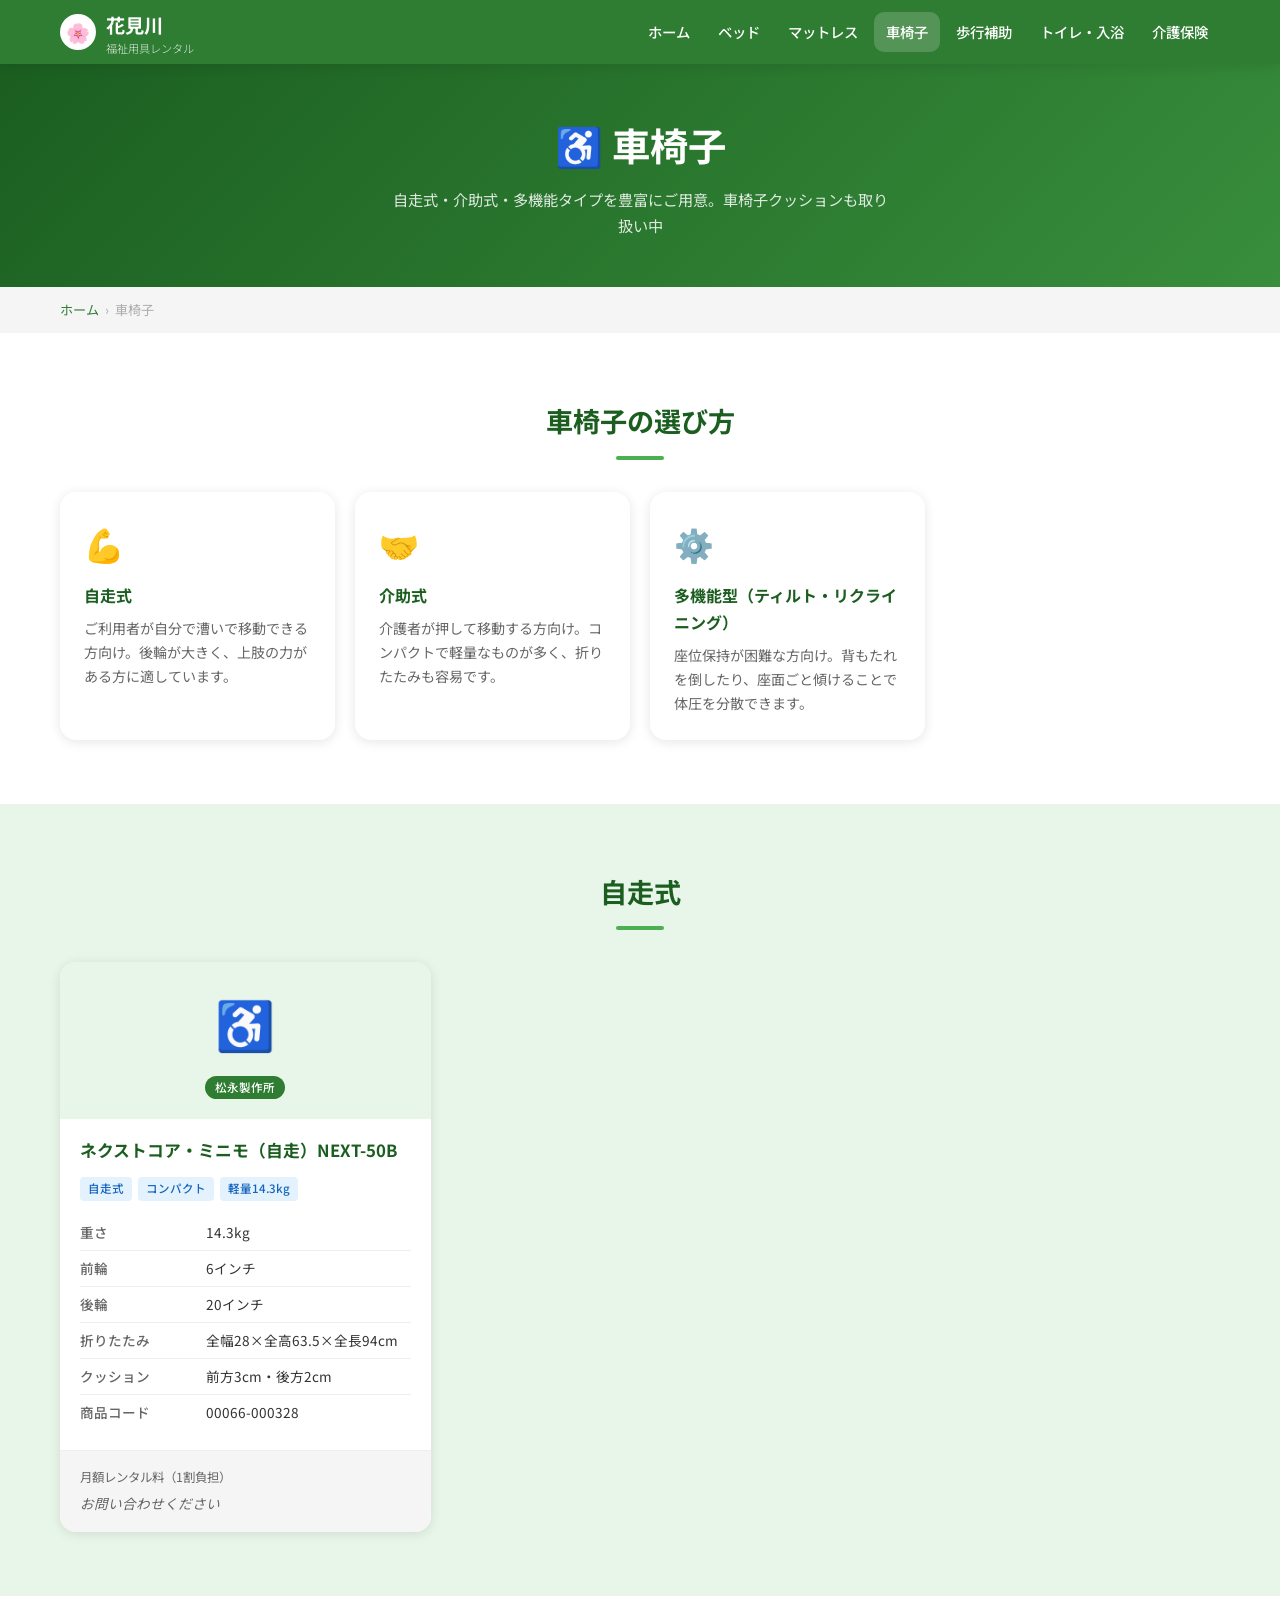
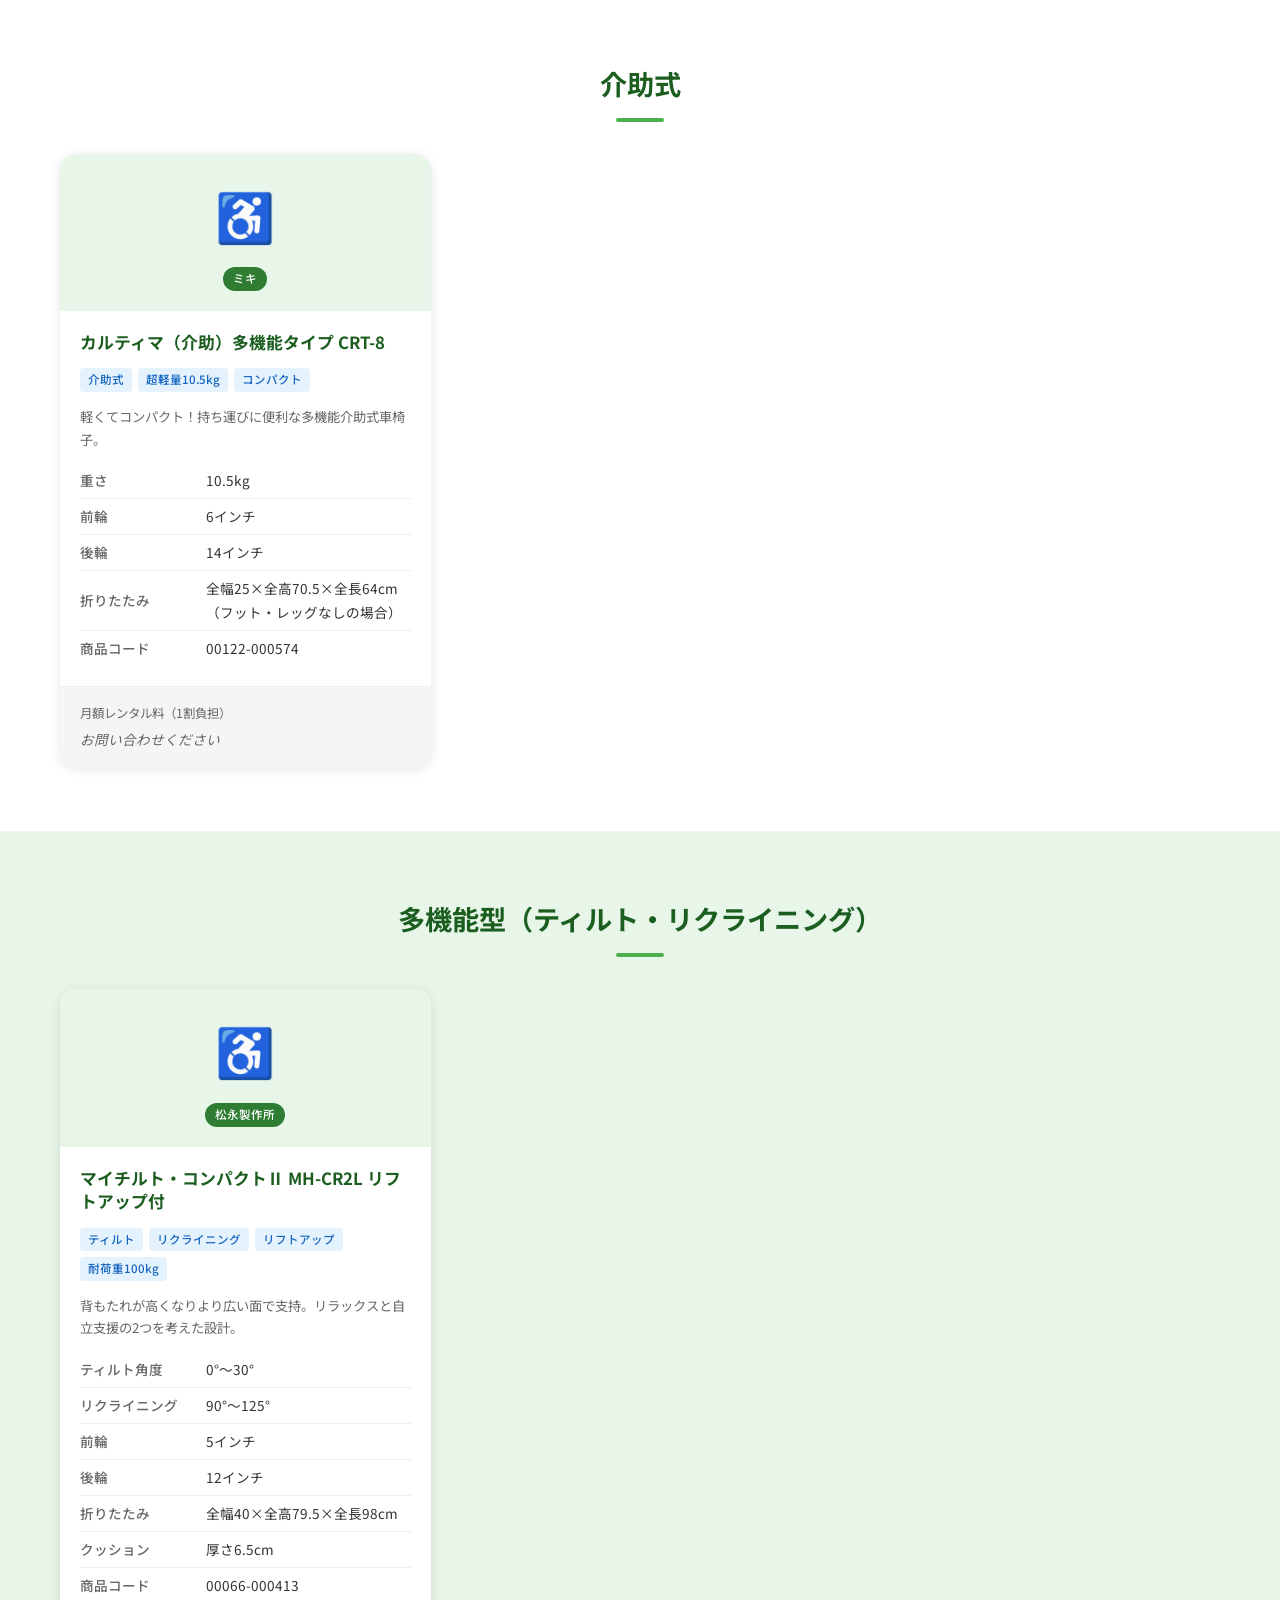
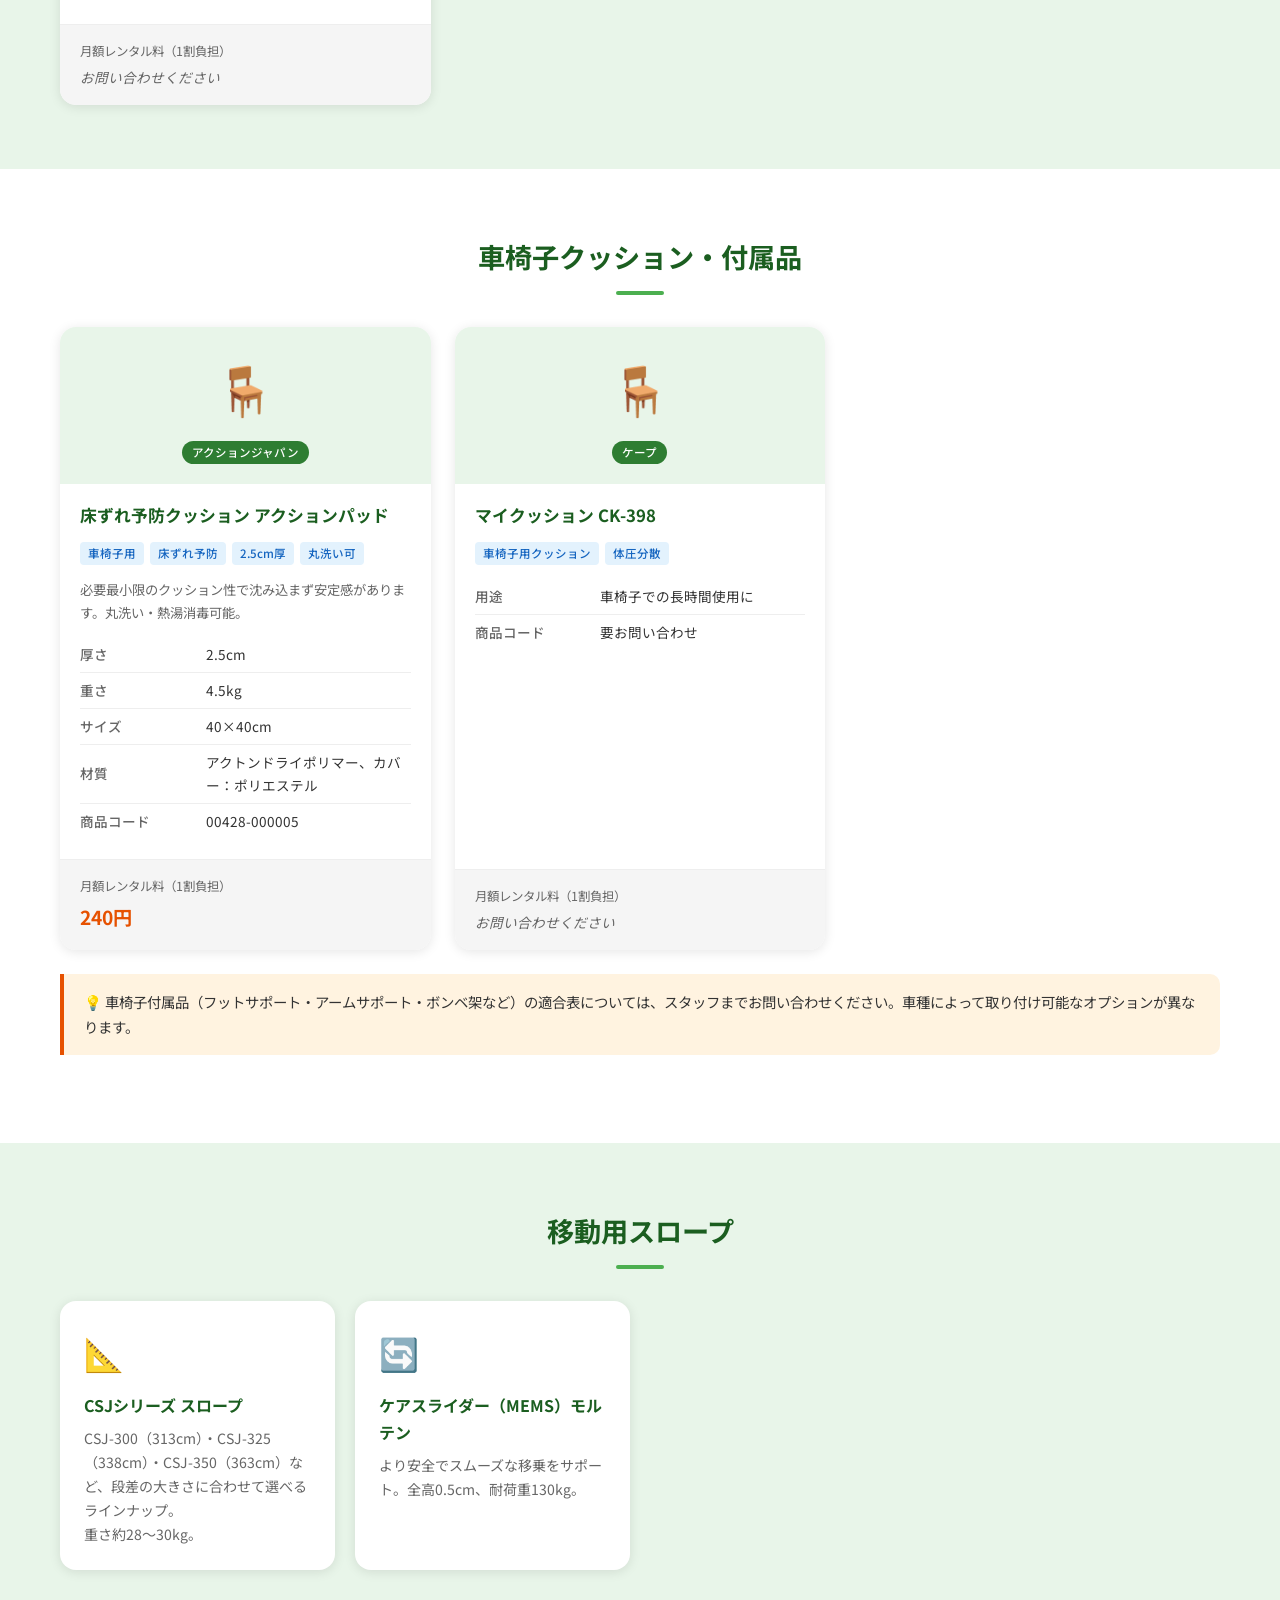
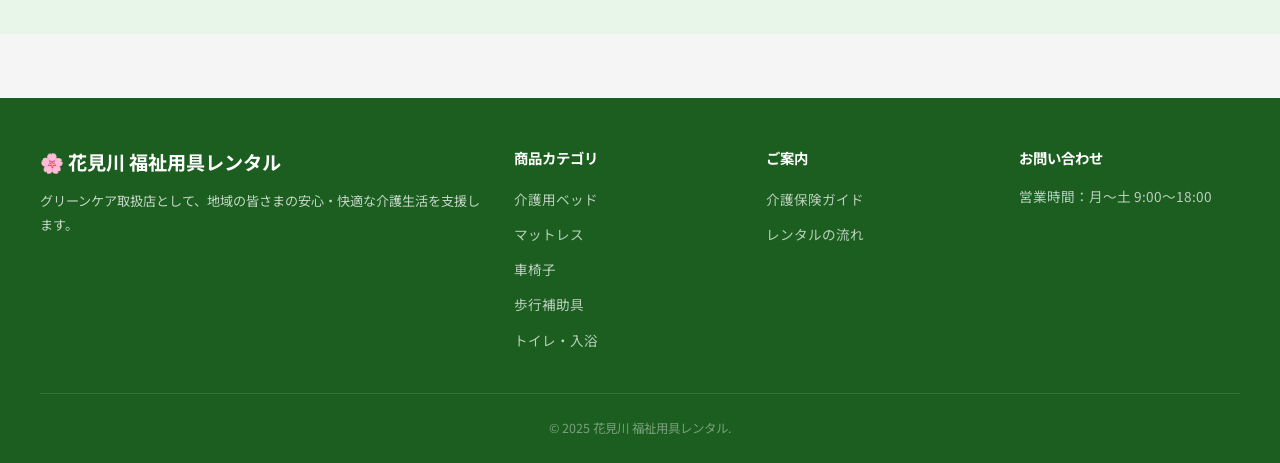
==== pages/wheelchair.html @ 9dba0fdc "Add files via upload" ====
<!DOCTYPE html>
<html lang="ja">
<head>
  <meta charset="UTF-8">
  <meta name="viewport" content="width=device-width, initial-scale=1.0">
  <title>車椅子｜花見川 福祉用具レンタル</title>
  <meta name="description" content="自走式・介助式・多機能型の車椅子を豊富にラインナップ。介護保険適用でレンタル可能。">
  <link rel="stylesheet" href="../css/style.css">
</head>
<body>

<header class="site-header">
  <div class="header-inner">
    <a href="../index.html" class="site-logo">
      <div class="logo-icon">🌸</div>
      <div><span>花見川</span><span class="logo-sub">福祉用具レンタル</span></div>
    </a>
    <button class="nav-toggle" id="navToggle">☰</button>
    <nav class="main-nav" id="mainNav">
      <a href="../index.html">ホーム</a>
      <a href="beds.html">ベッド</a>
      <a href="mattress.html">マットレス</a>
      <a href="wheelchair.html" class="active">車椅子</a>
      <a href="walking.html">歩行補助</a>
      <a href="toilet-bath.html">トイレ・入浴</a>
      <a href="insurance.html">介護保険</a>
    </nav>
  </div>
</header>

<div class="page-hero">
  <h1>♿ 車椅子</h1>
  <p>自走式・介助式・多機能タイプを豊富にご用意。車椅子クッションも取り扱い中</p>
</div>
<div class="breadcrumb">
  <a href="../index.html">ホーム</a><span>›</span><span>車椅子</span>
</div>

<!-- 選び方ガイド -->
<div class="bg-white-section">
<div class="section">
  <h2 class="section-title">車椅子の選び方</h2>
  <div class="section-divider"></div>
  <div class="info-grid">
    <div class="info-card">
      <div class="info-card-icon">💪</div>
      <h3>自走式</h3>
      <p>ご利用者が自分で漕いで移動できる方向け。後輪が大きく、上肢の力がある方に適しています。</p>
    </div>
    <div class="info-card">
      <div class="info-card-icon">🤝</div>
      <h3>介助式</h3>
      <p>介護者が押して移動する方向け。コンパクトで軽量なものが多く、折りたたみも容易です。</p>
    </div>
    <div class="info-card">
      <div class="info-card-icon">⚙️</div>
      <h3>多機能型（ティルト・リクライニング）</h3>
      <p>座位保持が困難な方向け。背もたれを倒したり、座面ごと傾けることで体圧を分散できます。</p>
    </div>
  </div>
</div>
</div>

<!-- 自走式 -->
<div class="bg-green-section">
<div class="section">
  <h2 class="section-title">自走式</h2>
  <div class="section-divider"></div>
  <div class="product-grid">

    <div class="product-card">
      <div class="product-card-header">
        <div class="product-emoji">♿</div>
        <span class="product-maker">松永製作所</span>
      </div>
      <div class="product-card-body">
        <h3>ネクストコア・ミニモ（自走）NEXT-50B</h3>
        <div class="product-features">
          <span class="feature-tag">自走式</span>
          <span class="feature-tag">コンパクト</span>
          <span class="feature-tag">軽量14.3kg</span>
        </div>
        <table class="spec-table">
          <tr><th>重さ</th><td>14.3kg</td></tr>
          <tr><th>前輪</th><td>6インチ</td></tr>
          <tr><th>後輪</th><td>20インチ</td></tr>
          <tr><th>折りたたみ</th><td>全幅28×全高63.5×全長94cm</td></tr>
          <tr><th>クッション</th><td>前方3cm・後方2cm</td></tr>
          <tr><th>商品コード</th><td>00066-000328</td></tr>
        </table>
      </div>
      <div class="product-card-footer">
        <div class="price-label">月額レンタル料（1割負担）</div>
        <div class="price-row"><span class="price-tbd">お問い合わせください</span></div>
      </div>
    </div>

  </div>
</div>
</div>

<!-- 介助式 -->
<div class="bg-white-section">
<div class="section">
  <h2 class="section-title">介助式</h2>
  <div class="section-divider"></div>
  <div class="product-grid">

    <div class="product-card">
      <div class="product-card-header">
        <div class="product-emoji">♿</div>
        <span class="product-maker">ミキ</span>
      </div>
      <div class="product-card-body">
        <h3>カルティマ（介助）多機能タイプ CRT-8</h3>
        <div class="product-features">
          <span class="feature-tag">介助式</span>
          <span class="feature-tag">超軽量10.5kg</span>
          <span class="feature-tag">コンパクト</span>
        </div>
        <p style="font-size:.83rem;color:var(--gray);margin-bottom:10px;">軽くてコンパクト！持ち運びに便利な多機能介助式車椅子。</p>
        <table class="spec-table">
          <tr><th>重さ</th><td>10.5kg</td></tr>
          <tr><th>前輪</th><td>6インチ</td></tr>
          <tr><th>後輪</th><td>14インチ</td></tr>
          <tr><th>折りたたみ</th><td>全幅25×全高70.5×全長64cm（フット・レッグなしの場合）</td></tr>
          <tr><th>商品コード</th><td>00122-000574</td></tr>
        </table>
      </div>
      <div class="product-card-footer">
        <div class="price-label">月額レンタル料（1割負担）</div>
        <div class="price-row"><span class="price-tbd">お問い合わせください</span></div>
      </div>
    </div>

  </div>
</div>
</div>

<!-- 多機能型 -->
<div class="bg-green-section">
<div class="section">
  <h2 class="section-title">多機能型（ティルト・リクライニング）</h2>
  <div class="section-divider"></div>
  <div class="product-grid">

    <div class="product-card">
      <div class="product-card-header">
        <div class="product-emoji">♿</div>
        <span class="product-maker">松永製作所</span>
      </div>
      <div class="product-card-body">
        <h3>マイチルト・コンパクトⅡ MH-CR2L リフトアップ付</h3>
        <div class="product-features">
          <span class="feature-tag">ティルト</span>
          <span class="feature-tag">リクライニング</span>
          <span class="feature-tag">リフトアップ</span>
          <span class="feature-tag">耐荷重100kg</span>
        </div>
        <p style="font-size:.83rem;color:var(--gray);margin-bottom:10px;">背もたれが高くなりより広い面で支持。リラックスと自立支援の2つを考えた設計。</p>
        <table class="spec-table">
          <tr><th>ティルト角度</th><td>0°〜30°</td></tr>
          <tr><th>リクライニング</th><td>90°〜125°</td></tr>
          <tr><th>前輪</th><td>5インチ</td></tr>
          <tr><th>後輪</th><td>12インチ</td></tr>
          <tr><th>折りたたみ</th><td>全幅40×全高79.5×全長98cm</td></tr>
          <tr><th>クッション</th><td>厚さ6.5cm</td></tr>
          <tr><th>商品コード</th><td>00066-000413</td></tr>
        </table>
      </div>
      <div class="product-card-footer">
        <div class="price-label">月額レンタル料（1割負担）</div>
        <div class="price-row"><span class="price-tbd">お問い合わせください</span></div>
      </div>
    </div>

  </div>
</div>
</div>

<!-- 車椅子クッション -->
<div class="bg-white-section">
<div class="section">
  <h2 class="section-title">車椅子クッション・付属品</h2>
  <div class="section-divider"></div>
  <div class="product-grid">

    <div class="product-card">
      <div class="product-card-header">
        <div class="product-emoji">🪑</div>
        <span class="product-maker">アクションジャパン</span>
      </div>
      <div class="product-card-body">
        <h3>床ずれ予防クッション アクションパッド</h3>
        <div class="product-features">
          <span class="feature-tag">車椅子用</span>
          <span class="feature-tag">床ずれ予防</span>
          <span class="feature-tag">2.5cm厚</span>
          <span class="feature-tag">丸洗い可</span>
        </div>
        <p style="font-size:.83rem;color:var(--gray);margin-bottom:10px;">必要最小限のクッション性で沈み込まず安定感があります。丸洗い・熱湯消毒可能。</p>
        <table class="spec-table">
          <tr><th>厚さ</th><td>2.5cm</td></tr>
          <tr><th>重さ</th><td>4.5kg</td></tr>
          <tr><th>サイズ</th><td>40×40cm</td></tr>
          <tr><th>材質</th><td>アクトンドライポリマー、カバー：ポリエステル</td></tr>
          <tr><th>商品コード</th><td>00428-000005</td></tr>
        </table>
      </div>
      <div class="product-card-footer">
        <div class="price-label">月額レンタル料（1割負担）</div>
        <div class="price-row"><span class="price-main">240円</span></div>
      </div>
    </div>

    <div class="product-card">
      <div class="product-card-header">
        <div class="product-emoji">🪑</div>
        <span class="product-maker">ケープ</span>
      </div>
      <div class="product-card-body">
        <h3>マイクッション CK-398</h3>
        <div class="product-features">
          <span class="feature-tag">車椅子用クッション</span>
          <span class="feature-tag">体圧分散</span>
        </div>
        <table class="spec-table">
          <tr><th>用途</th><td>車椅子での長時間使用に</td></tr>
          <tr><th>商品コード</th><td>要お問い合わせ</td></tr>
        </table>
      </div>
      <div class="product-card-footer">
        <div class="price-label">月額レンタル料（1割負担）</div>
        <div class="price-row"><span class="price-tbd">お問い合わせください</span></div>
      </div>
    </div>

  </div>

  <div class="info-banner" style="margin-top:24px;">
    💡 車椅子付属品（フットサポート・アームサポート・ボンベ架など）の適合表については、スタッフまでお問い合わせください。車種によって取り付け可能なオプションが異なります。
  </div>
</div>
</div>

<!-- 移動用スロープ -->
<div class="bg-green-section">
<div class="section">
  <h2 class="section-title">移動用スロープ</h2>
  <div class="section-divider"></div>
  <div class="info-grid">
    <div class="info-card">
      <div class="info-card-icon">📐</div>
      <h3>CSJシリーズ スロープ</h3>
      <p>CSJ-300（313cm）・CSJ-325（338cm）・CSJ-350（363cm）など、段差の大きさに合わせて選べるラインナップ。<br>重さ約28〜30kg。</p>
    </div>
    <div class="info-card">
      <div class="info-card-icon">🔄</div>
      <h3>ケアスライダー（MEMS）モルテン</h3>
      <p>より安全でスムーズな移乗をサポート。全高0.5cm、耐荷重130kg。</p>
    </div>
  </div>
</div>
</div>

<footer class="site-footer">
  <div class="footer-inner">
    <div class="footer-grid">
      <div class="footer-brand">
        <div class="logo-text">🌸 花見川 福祉用具レンタル</div>
        <p>グリーンケア取扱店として、地域の皆さまの安心・快適な介護生活を支援します。</p>
      </div>
      <div class="footer-col">
        <h4>商品カテゴリ</h4>
        <ul>
          <li><a href="beds.html">介護用ベッド</a></li>
          <li><a href="mattress.html">マットレス</a></li>
          <li><a href="wheelchair.html">車椅子</a></li>
          <li><a href="walking.html">歩行補助具</a></li>
          <li><a href="toilet-bath.html">トイレ・入浴</a></li>
        </ul>
      </div>
      <div class="footer-col">
        <h4>ご案内</h4>
        <ul>
          <li><a href="insurance.html">介護保険ガイド</a></li>
          <li><a href="insurance.html#flow">レンタルの流れ</a></li>
        </ul>
      </div>
      <div class="footer-col">
        <h4>お問い合わせ</h4>
        <ul><li style="color:rgba(255,255,255,.7);font-size:.85rem;">営業時間：月〜土 9:00〜18:00</li></ul>
      </div>
    </div>
    <div class="footer-bottom"><p>© 2025 花見川 福祉用具レンタル.</p></div>
  </div>
</footer>
<script src="../js/app.js"></script>
</body>
</html>
---- css/style.css ----
/* ============================================
   花見川 福祉用具レンタル カタログサイト
   共通スタイルシート
   ============================================ */

@import url('https://fonts.googleapis.com/css2?family=Noto+Sans+JP:wght@300;400;500;700&display=swap');

/* --- リセット・ベース --- */
*, *::before, *::after { box-sizing: border-box; margin: 0; padding: 0; }

:root {
  --green-dark:   #1b5e20;
  --green:        #2e7d32;
  --green-mid:    #388e3c;
  --green-light:  #4caf50;
  --green-pale:   #e8f5e9;
  --blue:         #1565c0;
  --blue-light:   #e3f2fd;
  --orange:       #e65100;
  --orange-light: #fff3e0;
  --gray-dark:    #333333;
  --gray:         #666666;
  --gray-light:   #f5f5f5;
  --white:        #ffffff;
  --shadow:       0 2px 12px rgba(0,0,0,.10);
  --shadow-lg:    0 6px 24px rgba(0,0,0,.14);
  --radius:       10px;
  --radius-lg:    16px;
  --font:         'Noto Sans JP', 'Hiragino Kaku Gothic ProN', Meiryo, sans-serif;
}

html { scroll-behavior: smooth; }

body {
  font-family: var(--font);
  color: var(--gray-dark);
  background: var(--gray-light);
  line-height: 1.7;
  font-size: 16px;
}

a { color: var(--green); text-decoration: none; }
a:hover { color: var(--green-light); }

img { max-width: 100%; height: auto; display: block; }

ul { list-style: none; }

/* --- ヘッダー --- */
.site-header {
  background: var(--green);
  color: var(--white);
  position: sticky;
  top: 0;
  z-index: 1000;
  box-shadow: var(--shadow);
}

.header-inner {
  max-width: 1200px;
  margin: 0 auto;
  padding: 0 20px;
  display: flex;
  align-items: center;
  justify-content: space-between;
  height: 64px;
}

.site-logo {
  display: flex;
  align-items: center;
  gap: 10px;
  color: var(--white);
  font-size: 1.2rem;
  font-weight: 700;
}

.site-logo .logo-icon {
  width: 36px;
  height: 36px;
  background: var(--white);
  border-radius: 50%;
  display: flex;
  align-items: center;
  justify-content: center;
  color: var(--green);
  font-size: 1.2rem;
}

.site-logo .logo-sub {
  font-size: 0.7rem;
  font-weight: 300;
  opacity: 0.85;
  display: block;
  line-height: 1.2;
}

/* ナビゲーション */
.main-nav { display: flex; align-items: center; gap: 4px; }

.main-nav a {
  color: var(--white);
  padding: 8px 12px;
  border-radius: var(--radius);
  font-size: 0.9rem;
  font-weight: 500;
  transition: background .2s;
  white-space: nowrap;
}

.main-nav a:hover,
.main-nav a.active { background: rgba(255,255,255,.18); color: var(--white); }

/* ハンバーガー */
.nav-toggle {
  display: none;
  background: none;
  border: 2px solid var(--white);
  border-radius: 6px;
  padding: 6px 10px;
  cursor: pointer;
  color: var(--white);
  font-size: 1.3rem;
  line-height: 1;
}

/* --- ヒーロー --- */
.hero {
  background: linear-gradient(135deg, var(--green-dark) 0%, var(--green-mid) 60%, var(--green-light) 100%);
  color: var(--white);
  padding: 72px 20px;
  text-align: center;
}

.hero-badge {
  display: inline-block;
  background: rgba(255,255,255,.18);
  border: 1px solid rgba(255,255,255,.35);
  border-radius: 20px;
  padding: 4px 16px;
  font-size: 0.82rem;
  margin-bottom: 18px;
  letter-spacing: .05em;
}

.hero h1 {
  font-size: clamp(1.8rem, 4vw, 3rem);
  font-weight: 700;
  line-height: 1.4;
  margin-bottom: 18px;
}

.hero p {
  font-size: 1.05rem;
  max-width: 600px;
  margin: 0 auto 32px;
  opacity: .9;
  line-height: 1.8;
}

.hero-buttons { display: flex; gap: 14px; justify-content: center; flex-wrap: wrap; }

.btn {
  display: inline-flex;
  align-items: center;
  gap: 6px;
  padding: 14px 28px;
  border-radius: 50px;
  font-weight: 700;
  font-size: 1rem;
  cursor: pointer;
  border: 2px solid transparent;
  transition: all .2s;
  text-decoration: none;
}

.btn-primary {
  background: var(--white);
  color: var(--green);
  border-color: var(--white);
}
.btn-primary:hover { background: var(--green-pale); color: var(--green-dark); }

.btn-outline {
  background: transparent;
  color: var(--white);
  border-color: rgba(255,255,255,.7);
}
.btn-outline:hover { background: rgba(255,255,255,.15); color: var(--white); }

.btn-green {
  background: var(--green);
  color: var(--white);
  border-color: var(--green);
}
.btn-green:hover { background: var(--green-dark); border-color: var(--green-dark); }

/* --- セクション --- */
.section {
  padding: 64px 20px;
  max-width: 1200px;
  margin: 0 auto;
}

.section-title {
  font-size: 1.7rem;
  font-weight: 700;
  color: var(--green-dark);
  margin-bottom: 8px;
  text-align: center;
}

.section-sub {
  text-align: center;
  color: var(--gray);
  margin-bottom: 40px;
  font-size: 0.95rem;
}

.section-divider {
  width: 48px;
  height: 4px;
  background: var(--green-light);
  border-radius: 2px;
  margin: 12px auto 32px;
}

/* --- カテゴリカード --- */
.category-grid {
  display: grid;
  grid-template-columns: repeat(auto-fill, minmax(200px, 1fr));
  gap: 20px;
}

.category-card {
  background: var(--white);
  border-radius: var(--radius-lg);
  padding: 28px 20px;
  text-align: center;
  box-shadow: var(--shadow);
  text-decoration: none;
  color: var(--gray-dark);
  transition: transform .2s, box-shadow .2s;
  display: block;
}

.category-card:hover {
  transform: translateY(-4px);
  box-shadow: var(--shadow-lg);
  color: var(--gray-dark);
}

.category-icon {
  font-size: 2.6rem;
  margin-bottom: 12px;
}

.category-card h3 {
  font-size: 1rem;
  font-weight: 700;
  color: var(--green-dark);
  margin-bottom: 6px;
}

.category-card p {
  font-size: 0.8rem;
  color: var(--gray);
  line-height: 1.5;
}

/* --- 商品カード --- */
.product-grid {
  display: grid;
  grid-template-columns: repeat(auto-fill, minmax(300px, 1fr));
  gap: 24px;
}

.product-card {
  background: var(--white);
  border-radius: var(--radius-lg);
  box-shadow: var(--shadow);
  overflow: hidden;
  display: flex;
  flex-direction: column;
  transition: box-shadow .2s;
}

.product-card:hover { box-shadow: var(--shadow-lg); }

.product-card-header {
  background: var(--green-pale);
  padding: 20px;
  text-align: center;
}

.product-emoji { font-size: 3rem; margin-bottom: 8px; }

.product-maker {
  display: inline-block;
  background: var(--green);
  color: var(--white);
  font-size: 0.72rem;
  padding: 2px 10px;
  border-radius: 20px;
  font-weight: 500;
}

.product-card-body { padding: 20px; flex: 1; }

.product-card-body h3 {
  font-size: 1.05rem;
  font-weight: 700;
  margin-bottom: 10px;
  color: var(--green-dark);
  line-height: 1.4;
}

.product-features {
  margin-bottom: 12px;
}

.feature-tag {
  display: inline-block;
  background: var(--blue-light);
  color: var(--blue);
  font-size: 0.72rem;
  padding: 2px 8px;
  border-radius: 4px;
  margin: 2px 2px 2px 0;
  font-weight: 500;
}

.spec-table {
  width: 100%;
  border-collapse: collapse;
  font-size: 0.85rem;
  margin-top: 12px;
}

.spec-table tr { border-bottom: 1px solid #eee; }
.spec-table tr:last-child { border-bottom: none; }

.spec-table th {
  text-align: left;
  padding: 6px 8px 6px 0;
  color: var(--gray);
  font-weight: 500;
  white-space: nowrap;
  width: 38%;
}

.spec-table td {
  padding: 6px 0;
  color: var(--gray-dark);
}

.product-card-footer {
  padding: 16px 20px;
  background: var(--gray-light);
  border-top: 1px solid #eee;
}

.price-label { font-size: 0.78rem; color: var(--gray); }

.price-row {
  display: flex;
  align-items: baseline;
  gap: 8px;
  flex-wrap: wrap;
  margin-top: 4px;
}

.price-main {
  font-size: 1.2rem;
  font-weight: 700;
  color: var(--orange);
}

.price-note { font-size: 0.75rem; color: var(--gray); }

.price-tbd {
  font-size: 0.85rem;
  color: var(--gray);
  font-style: italic;
}

/* --- お知らせバナー --- */
.info-banner {
  background: var(--orange-light);
  border-left: 4px solid var(--orange);
  border-radius: 0 var(--radius) var(--radius) 0;
  padding: 16px 20px;
  margin: 24px 0;
  font-size: 0.9rem;
}

/* --- 介護保険テーブル --- */
.table-wrap { overflow-x: auto; -webkit-overflow-scrolling: touch; }

.data-table {
  width: 100%;
  border-collapse: collapse;
  font-size: 0.88rem;
  background: var(--white);
  border-radius: var(--radius);
  overflow: hidden;
  box-shadow: var(--shadow);
}

.data-table th {
  background: var(--green);
  color: var(--white);
  padding: 12px 14px;
  text-align: left;
  font-weight: 500;
}

.data-table td {
  padding: 10px 14px;
  border-bottom: 1px solid #eee;
}

.data-table tr:last-child td { border-bottom: none; }
.data-table tr:nth-child(even) td { background: var(--green-pale); }

/* --- カードグリッド（インフォ） --- */
.info-grid {
  display: grid;
  grid-template-columns: repeat(auto-fill, minmax(260px, 1fr));
  gap: 20px;
}

.info-card {
  background: var(--white);
  border-radius: var(--radius-lg);
  padding: 24px;
  box-shadow: var(--shadow);
}

.info-card-icon {
  font-size: 2rem;
  margin-bottom: 12px;
}

.info-card h3 {
  font-size: 1rem;
  font-weight: 700;
  color: var(--green-dark);
  margin-bottom: 8px;
}

.info-card p, .info-card li {
  font-size: 0.88rem;
  color: var(--gray);
  line-height: 1.7;
}

.info-card ul { padding-left: 16px; list-style: disc; }

/* --- サービスフロー --- */
.flow-steps {
  display: grid;
  grid-template-columns: repeat(auto-fit, minmax(180px, 1fr));
  gap: 16px;
  counter-reset: step;
}

.flow-step {
  background: var(--white);
  border-radius: var(--radius);
  padding: 20px;
  text-align: center;
  box-shadow: var(--shadow);
  position: relative;
}

.step-num {
  display: inline-flex;
  align-items: center;
  justify-content: center;
  width: 36px;
  height: 36px;
  border-radius: 50%;
  background: var(--green);
  color: var(--white);
  font-weight: 700;
  font-size: 1rem;
  margin-bottom: 10px;
}

.flow-step h4 {
  font-size: 0.92rem;
  font-weight: 700;
  color: var(--green-dark);
  margin-bottom: 6px;
}

.flow-step p {
  font-size: 0.8rem;
  color: var(--gray);
  line-height: 1.6;
}

/* --- ページヘッダー --- */
.page-hero {
  background: linear-gradient(135deg, var(--green-dark) 0%, var(--green-mid) 100%);
  color: var(--white);
  padding: 48px 20px;
  text-align: center;
}

.page-hero h1 {
  font-size: clamp(1.6rem, 3vw, 2.4rem);
  font-weight: 700;
  margin-bottom: 10px;
}

.page-hero p {
  opacity: .85;
  font-size: 0.95rem;
  max-width: 500px;
  margin: 0 auto;
}

/* --- パンくずリスト --- */
.breadcrumb {
  padding: 12px 20px;
  max-width: 1200px;
  margin: 0 auto;
  font-size: 0.82rem;
  color: var(--gray);
  display: flex;
  gap: 6px;
  align-items: center;
  flex-wrap: wrap;
}

.breadcrumb a { color: var(--green); }
.breadcrumb span { opacity: .5; }

/* --- フッター --- */
.site-footer {
  background: var(--green-dark);
  color: rgba(255,255,255,.75);
  padding: 48px 20px 24px;
  margin-top: 64px;
}

.footer-inner {
  max-width: 1200px;
  margin: 0 auto;
}

.footer-grid {
  display: grid;
  grid-template-columns: 2fr repeat(3, 1fr);
  gap: 32px;
  padding-bottom: 32px;
  border-bottom: 1px solid rgba(255,255,255,.12);
  margin-bottom: 24px;
}

.footer-brand .logo-text {
  font-size: 1.2rem;
  font-weight: 700;
  color: var(--white);
  margin-bottom: 10px;
}

.footer-brand p { font-size: 0.82rem; line-height: 1.8; }

.footer-col h4 {
  color: var(--white);
  font-size: 0.9rem;
  font-weight: 700;
  margin-bottom: 14px;
}

.footer-col ul li { margin-bottom: 8px; }

.footer-col a {
  color: rgba(255,255,255,.7);
  font-size: 0.85rem;
  transition: color .2s;
}
.footer-col a:hover { color: var(--white); }

.footer-bottom {
  text-align: center;
  font-size: 0.78rem;
  opacity: .55;
}

/* --- ユーティリティ --- */
.badge-green {
  background: var(--green-pale);
  color: var(--green-dark);
  border-radius: 4px;
  padding: 2px 8px;
  font-size: 0.78rem;
  font-weight: 700;
}

.text-center { text-align: center; }
.mt-8 { margin-top: 8px; }
.mt-16 { margin-top: 16px; }
.mt-32 { margin-top: 32px; }
.mb-16 { margin-bottom: 16px; }

.bg-white-section { background: var(--white); }
.bg-green-section { background: var(--green-pale); }

/* --- レスポンシブ --- */
@media (max-width: 900px) {
  .footer-grid { grid-template-columns: 1fr 1fr; }
}

@media (max-width: 768px) {
  .main-nav { display: none; flex-direction: column; position: absolute; top: 64px; left: 0; right: 0; background: var(--green-dark); padding: 16px; gap: 4px; }
  .main-nav.open { display: flex; }
  .main-nav a { padding: 10px 16px; border-radius: 8px; }
  .nav-toggle { display: block; }
  .header-inner { position: relative; }
  .hero { padding: 48px 16px; }
  .hero-buttons { flex-direction: column; align-items: center; }
  .section { padding: 48px 16px; }
  .product-grid { grid-template-columns: 1fr; }
  .footer-grid { grid-template-columns: 1fr; gap: 20px; }
  .flow-steps { grid-template-columns: 1fr 1fr; }
}

@media (max-width: 480px) {
  body { font-size: 15px; }
  .category-grid { grid-template-columns: repeat(2, 1fr); }
  .flow-steps { grid-template-columns: 1fr; }
}

/* --- 印刷 --- */
@media print {
  .site-header, .site-footer, .nav-toggle { display: none; }
  .page-hero { background: none; color: var(--gray-dark); padding: 16px 0; }
}
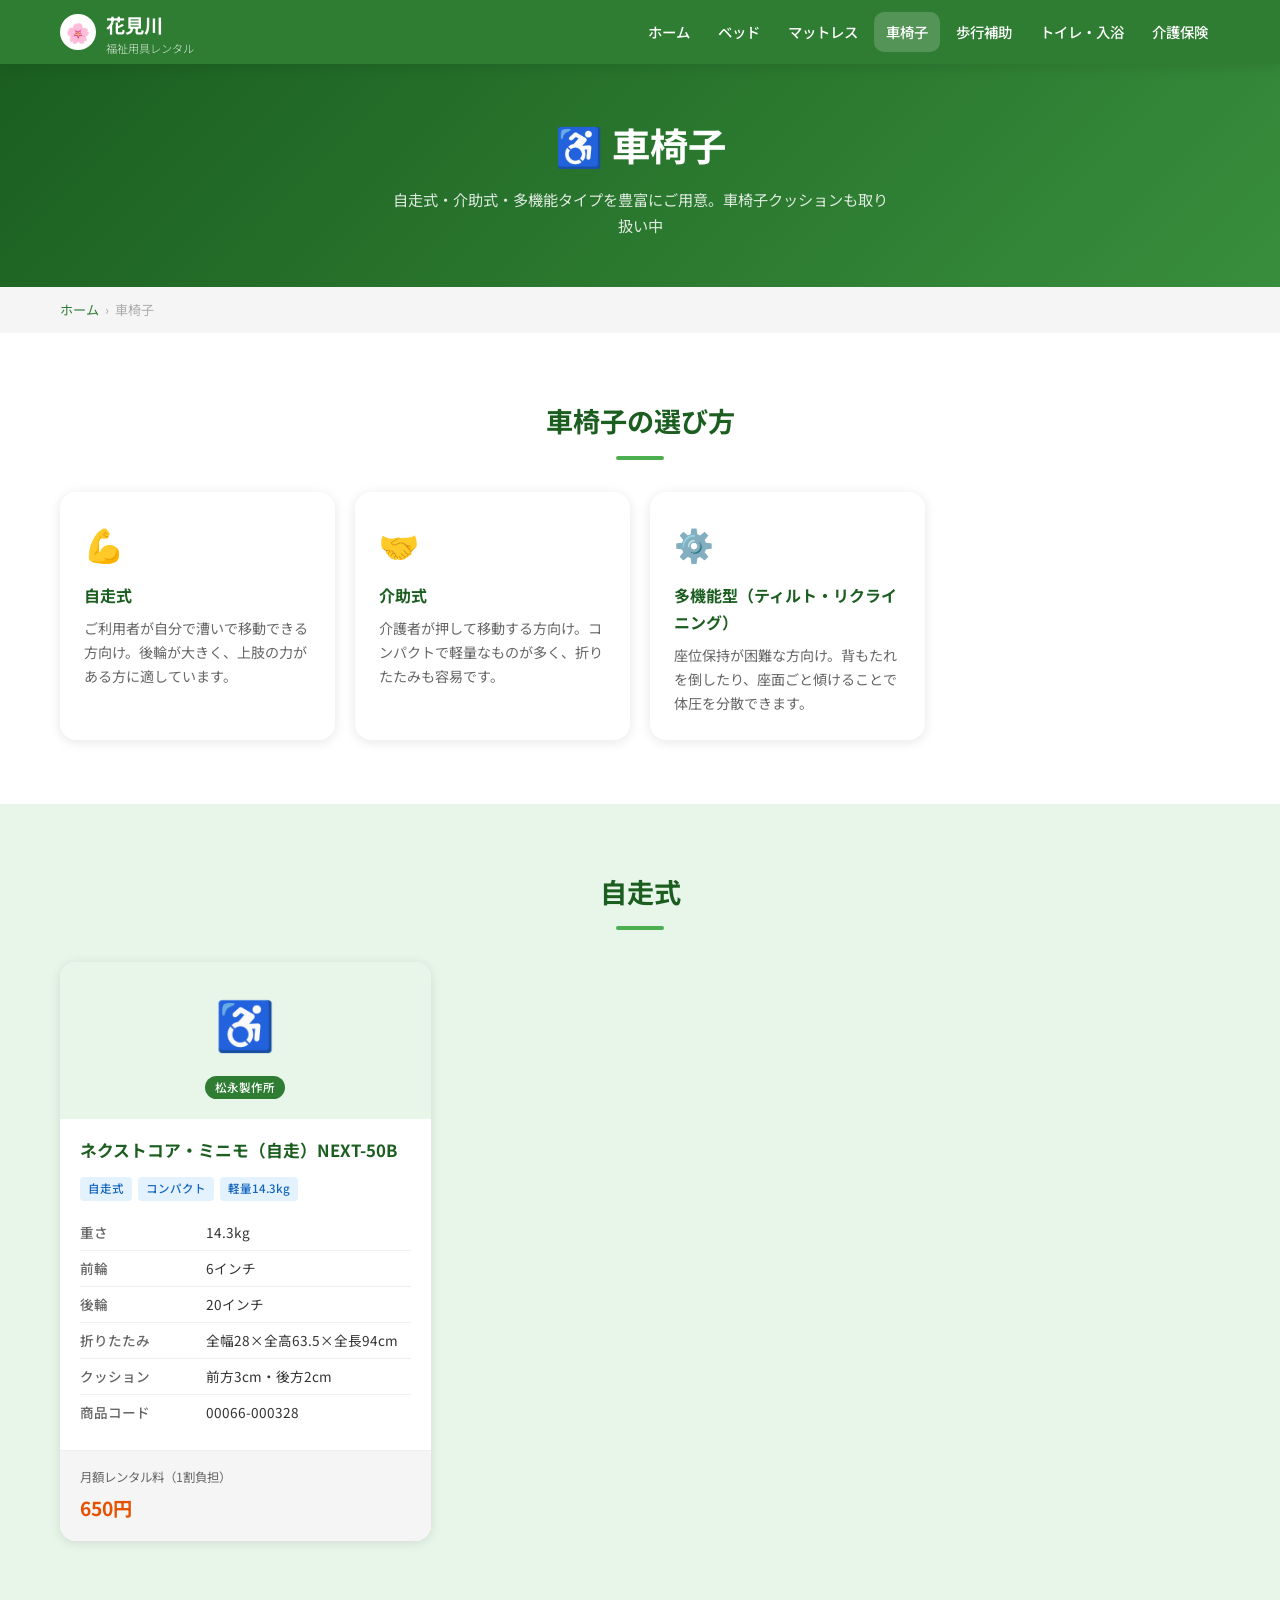
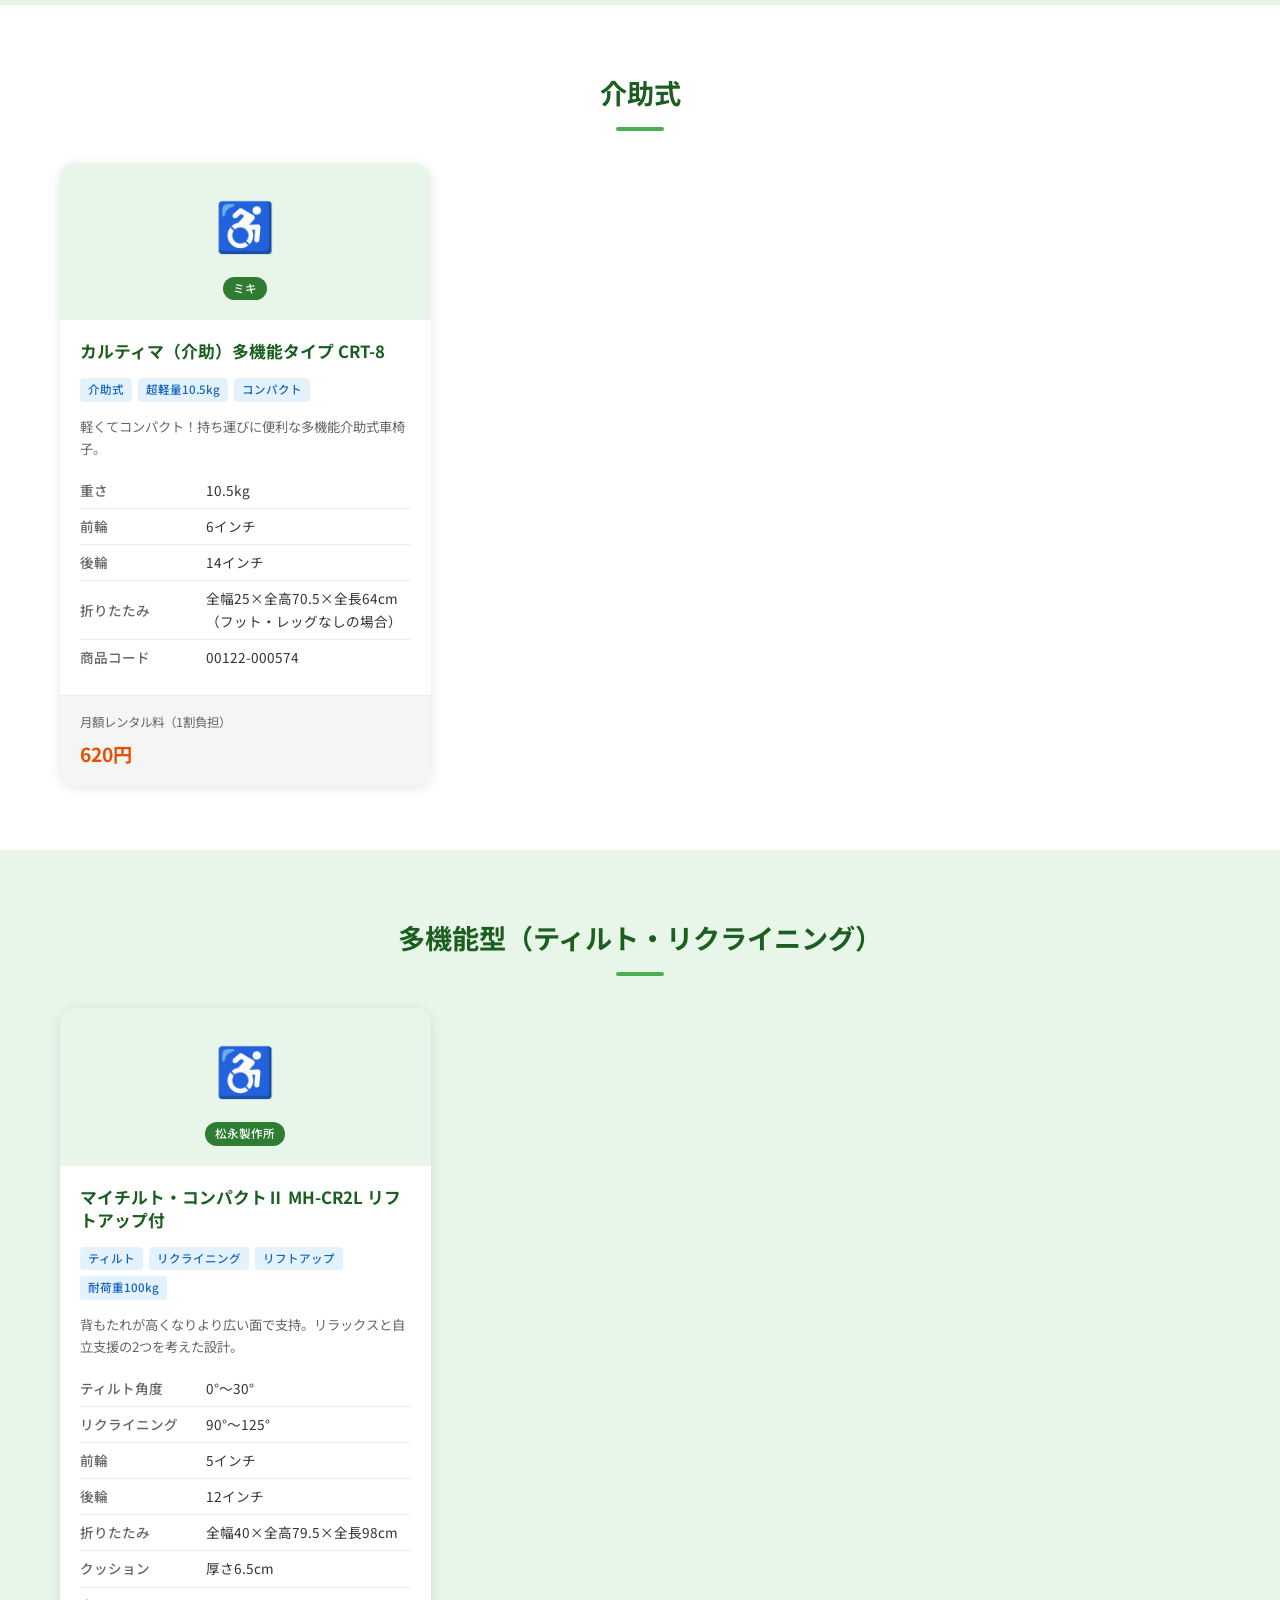
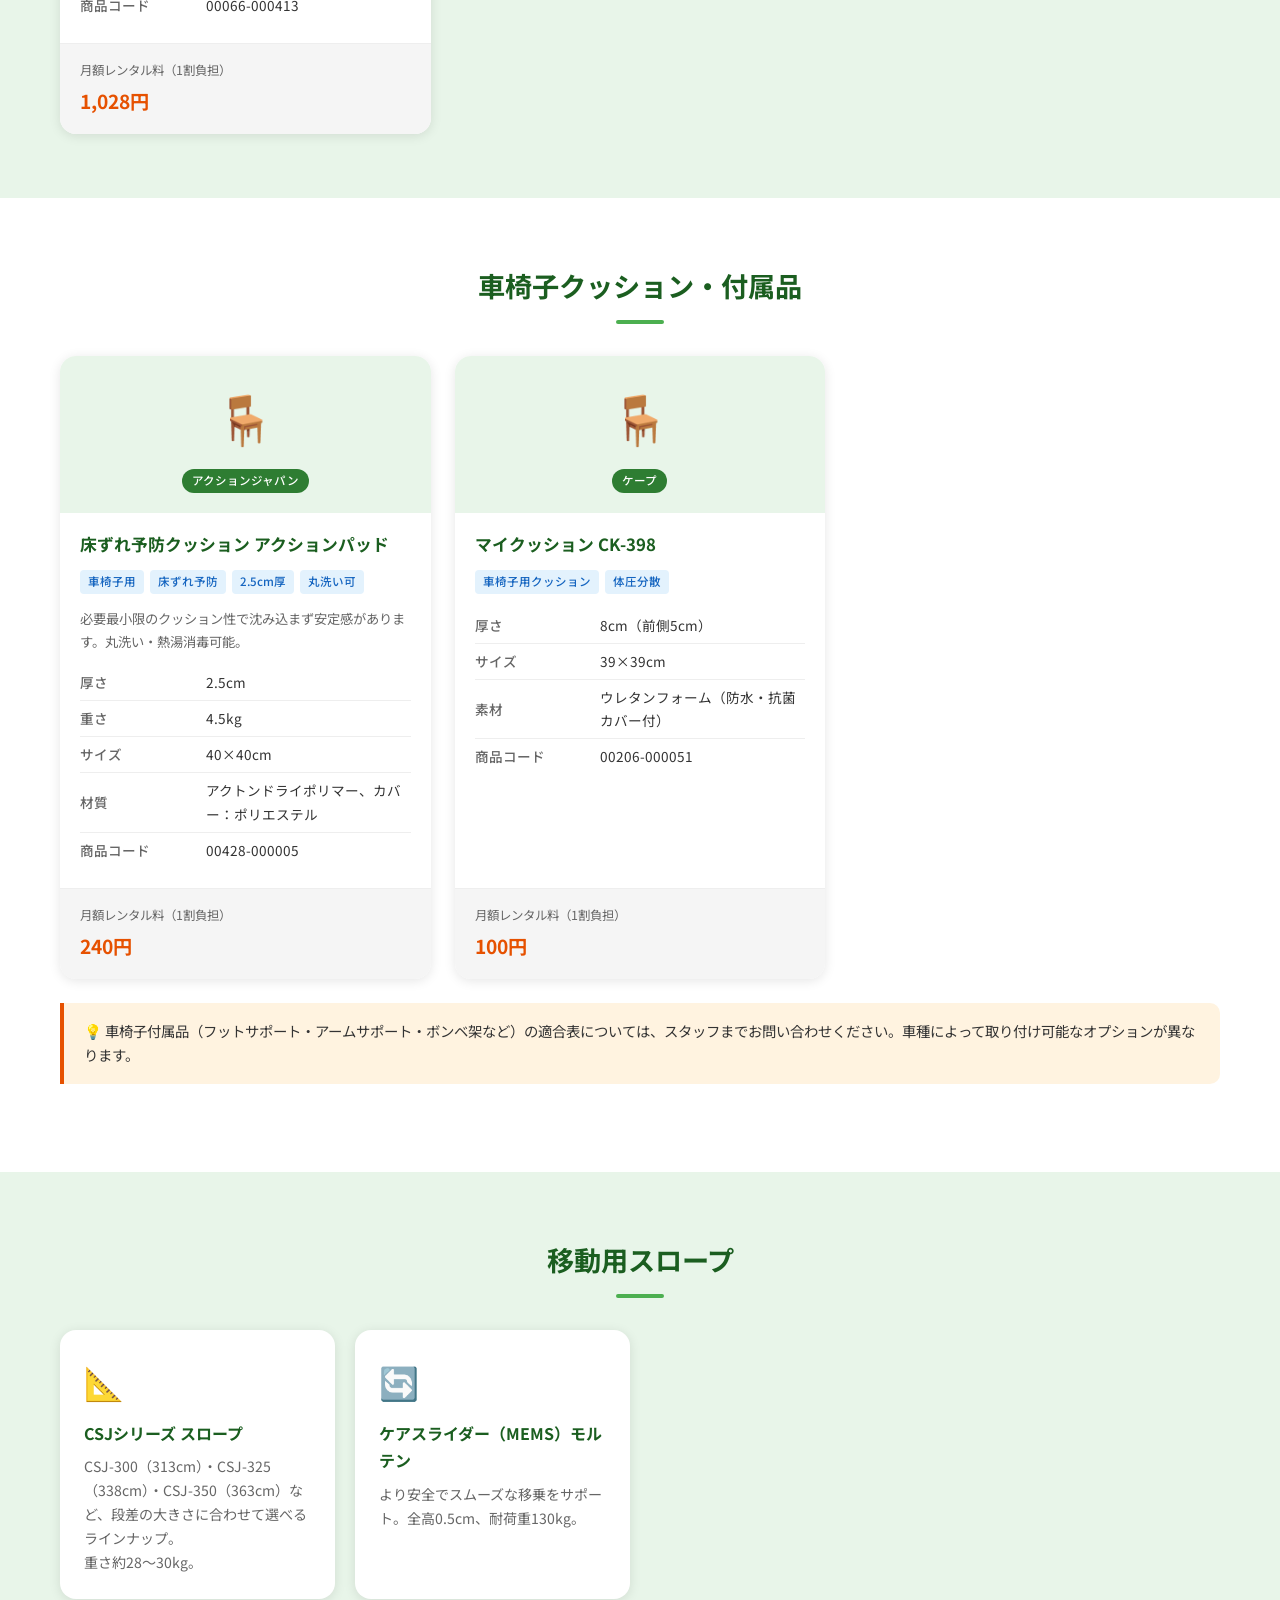
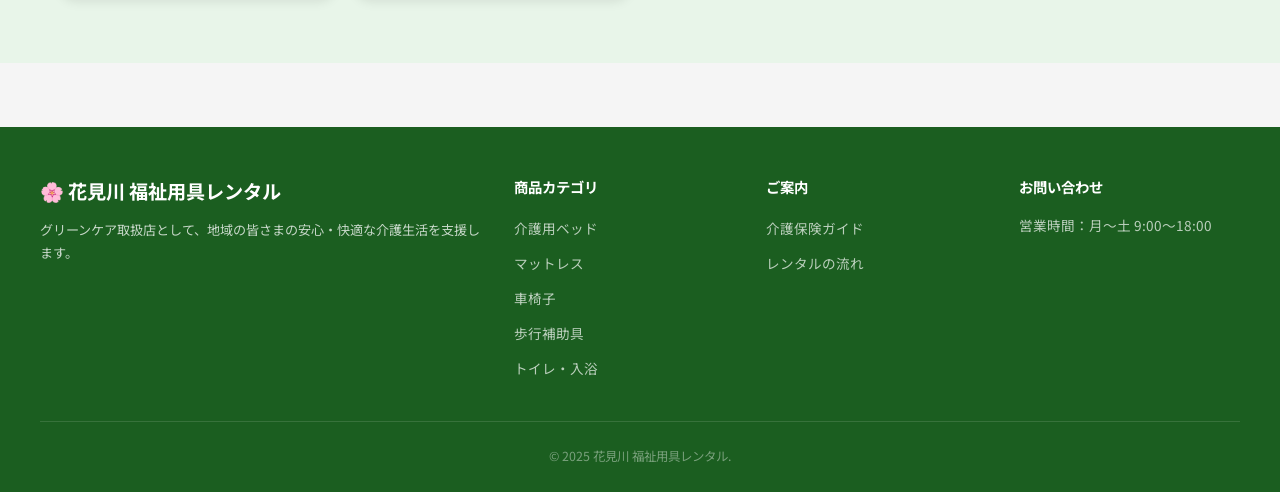
==== commit 2d174a19: "PDFカタログから価格データを抽出してwebページを更新 車椅子・歩行補助ページの「お問い合わせください」表示を実際の月額レンタル料に更新: - 車椅子: NEXT-50B(650円), CRT-8(" ====
--- a/pages/wheelchair.html
+++ b/pages/wheelchair.html
@@ -91,7 +91,7 @@
       </div>
       <div class="product-card-footer">
         <div class="price-label">月額レンタル料（1割負担）</div>
-        <div class="price-row"><span class="price-tbd">お問い合わせください</span></div>
+        <div class="price-row"><span class="price-main">650円</span></div>
       </div>
     </div>
 
@@ -129,7 +129,7 @@
       </div>
       <div class="product-card-footer">
         <div class="price-label">月額レンタル料（1割負担）</div>
-        <div class="price-row"><span class="price-tbd">お問い合わせください</span></div>
+        <div class="price-row"><span class="price-main">620円</span></div>
       </div>
     </div>
 
@@ -170,7 +170,7 @@
       </div>
       <div class="product-card-footer">
         <div class="price-label">月額レンタル料（1割負担）</div>
-        <div class="price-row"><span class="price-tbd">お問い合わせください</span></div>
+        <div class="price-row"><span class="price-main">1,028円</span></div>
       </div>
     </div>
 
@@ -225,13 +225,15 @@
           <span class="feature-tag">体圧分散</span>
         </div>
         <table class="spec-table">
-          <tr><th>用途</th><td>車椅子での長時間使用に</td></tr>
-          <tr><th>商品コード</th><td>要お問い合わせ</td></tr>
-        </table>
-      </div>
-      <div class="product-card-footer">
-        <div class="price-label">月額レンタル料（1割負担）</div>
-        <div class="price-row"><span class="price-tbd">お問い合わせください</span></div>
+          <tr><th>厚さ</th><td>8cm（前側5cm）</td></tr>
+          <tr><th>サイズ</th><td>39×39cm</td></tr>
+          <tr><th>素材</th><td>ウレタンフォーム（防水・抗菌カバー付）</td></tr>
+          <tr><th>商品コード</th><td>00206-000051</td></tr>
+        </table>
+      </div>
+      <div class="product-card-footer">
+        <div class="price-label">月額レンタル料（1割負担）</div>
+        <div class="price-row"><span class="price-main">100円</span></div>
       </div>
     </div>
 
